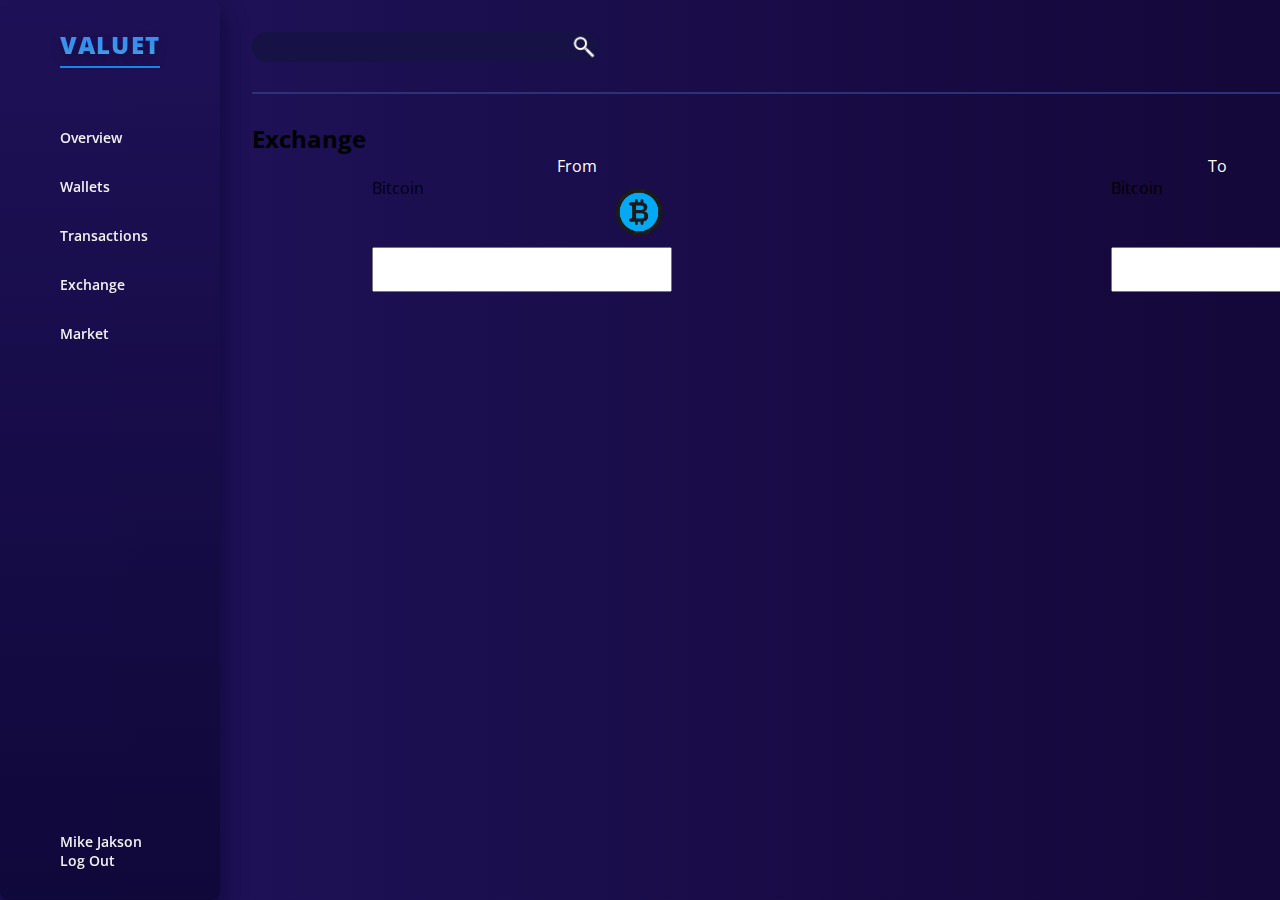
==== exchange.html @ f5cb9350 "-Exchange html page format -Exchange page styling" ====
<html>
  <head>
    <title>Valuet-crypto-wallet</title>
    <meta name="description" content="Crypto Wallet" />
    <link rel="stylesheet" href="style.css" />
    <link rel="stylesheet" href="menu-style.css" />
    <link rel="stylesheet" href="exchange.css" />
    <link rel="preconnect" href="https://fonts.googleapis.com" />
    <link rel="preconnect" href="https://fonts.gstatic.com" crossorigin />
    <link
      href="https://fonts.googleapis.com/css2?family=Noto+Sans:wght@400;700&family=Open+Sans:wght@400;500;600;700;800&display=swap"
      rel="stylesheet"
    />
  </head>
  <body>
    <header></header>
    <section class="section-parent-exchange">
      <div class="menu-container">
        <h1>Valuet</h1>
        <div class="text-underline-div">
          <div class="text-underline"></div>
        </div>
        <div class="menu-links">
          <div class="menu-links-a">
            <a class="overview">Overview</a>
            <a class="Wallets">Wallets</a>
            <a class="transactions">Transactions</a>
            <a class="exchange">Exchange</a>
            <a class="market">Market</a>
          </div>
          <div class="menu-footer">
            <a class="user-name">Mike Jakson</a>
            <a class="log-out">Log Out</a>
          </div>
        </div>
      </div>
      <div class="exchange-section">
        <div class="header-search-container">
          <div class="header-search">
            <div class="search-bar">
              <input type="text" placeholder="" />
              <img class="search-icon" src="magnify1.png" />
            </div>
          </div>
          <div class="line-header"></div>
        </div>
        <div class="subtitle-container">
          <h2>Exchange</h2>
          <div class="from-to-div">
            <p>From</p>
            <p>To</p>
          </div>
        </div>
        <div class="exchange-container">
          <div class="coin-exchange-1">
            <div class="coin">
              <p>Bitcoin</p>
              <img class="coin-img" src="bitcoin.png" />
            </div>
            <div class="input-sum">
              <input type="text" placeholder="" />
            </div>
          </div>
          <div class="coin-exchange-2">
            <div class="coin">
              <p>Bitcoin</p>
              <img class="coin-img" src="bitcoin.png" />
            </div>
            <div class="input-sum">
              <input type="text" placeholder="" />
            </div>
          </div>
        </div>
      </div>
    </section>
  </body>
</html>
---- style.css ----
* {
  box-sizing: border-box;
  margin: 0;
  padding: 0;
}

body {
  margin: 0;
  font-family: "Open sans";
  background-image: linear-gradient(to right, #20135c, #140739);
}

.main-section {
  display: flex;
  justify-content: center;
  background-image: linear-gradient(to right, #20135c, #140739);
  color: #949ec0;
  height: 100%;
  align-items: center;
}

.main-div {
  display: flex;
  align-items: center;
  justify-content: space-around;
  width: 1366px;
}

.main-inputs {
  display: flex;
  flex-direction: column;
  margin-top: 62px;
}

.main-inputs-2 {
  display: flex;
  flex-direction: column;
  margin-top: 62px;
}

.main-inputs input {
  width: 380px;
  height: 58px;
  font-size: 16px;
  font-weight: 400;
  background-color: #2e3558;
  color: #ffffff;
  padding-left: 67px;
  border: none;
  margin-bottom: 26px;
  border-radius: 8px;
}

.main-inputs input::placeholder {
  color: #616a8b;
}

.main-inputs-2 input {
  width: 380px;
  height: 58px;
  font-size: 16px;
  font-weight: 400;
  background-color: #2e3558;
  color: #616a8b;
  padding-left: 67px;
  border: none;
  margin-bottom: 26px;
  border-radius: 8px;
}

.main-inputs input:focus {
  outline: none;
  border: 2px solid #3ba0ff;
}

.main-inputs-2 input:focus {
  outline: none;
  border: 2px solid #3ba0ff;
}

.main-section-buttons {
  display: flex;
  justify-content: center;
}

.sign-up-section-buttons {
  display: flex;
  justify-content: center;
}

.auth-div {
  padding-left: 50px;
  padding-right: 50px;
  padding-bottom: 96px;
  padding-top: 80px;
  background-image: linear-gradient(
    180deg,
    rgba(30, 17, 86, 0.9),
    rgba(14, 8, 55, 0.9)
  );
  border-radius: 8px;
  box-shadow: #0e0837 0px 12px 24px;
}

.auth-div h2 {
  line-height: 42px;
  font-size: 36px;
  font-weight: 700;
  display: flex;
  justify-content: center;
  color: #fff;
}

.sign-up-button {
  padding: 0 24px;
  height: 42px;
  border-radius: 8px;
  font-size: 16px;
  background-image: linear-gradient(to right, #2f3453, #242845);
  color: #949ec0;
  border: none;
  margin-right: 15px;
  font-weight: 700;
}

.create-account-button {
  padding: 0 24px;
  height: 42px;
  border-radius: 8px;
  font-size: 16px;
  background-image: linear-gradient(to right, #2f3453, #242845);
  color: #949ec0;
  border: none;
  margin-right: 15px;
  font-weight: 700;
}

.hidden {
  display: none;
}

.Sign-in-button {
  padding: 0 24px;
  height: 42px;
  border-radius: 8px;
  font-size: 16px;
  background-image: linear-gradient(to right, #3887fe, #3ba0ff, #5fb2ff);
  color: #ffffff;
  border: none;
  margin-left: 15px;
  font-weight: 700;
}

.valuet-div h1 {
  line-height: 85px;
  font-size: 72px;
  font-weight: 800;
  background: -webkit-linear-gradient(#3887fe, #3ba0ff, #5fb2ff);
  -webkit-background-clip: text;
  -webkit-text-fill-color: transparent;
  margin-bottom: 6px;
}

.valuet-div p {
  width: 100%;
  height: 29px;
  font-weight: 300;
  line-height: 28px;
  font-size: 24px;
  display: flex;
  justify-content: center;
  margin-top: 24px;
  color: #fff;
}
.underline-div {
  display: flex;
  justify-content: center;
}

.underline {
  height: 2px;
  background-color: #1288e8;
  width: 175px;
  margin-top: 6px;
}

#sign-in-error,
#sign-up-error {
  text-align: center;
  border: 1px solid rgb(243, 80, 80);
  border-radius: 6px;
  background-color: rgba(243, 80, 80, 0.1);
  color: rgba(243, 80, 80, 1);
  padding: 16px;
  margin-bottom: 24px;
}
---- menu-style.css ----
header {
}

.menu-container {
  display: flex;
  flex-direction: column;
  position: fixed;
  top: 0;
  bottom: 0;
  left: 0;
  width: 220px;
  background-image: linear-gradient(
    180deg,
    rgba(30, 17, 86, 0.9),
    rgba(14, 8, 55, 0.9)
  );
  border-radius: 8px;
  box-shadow: #0e0837 0px 12px 24px;
}

.menu-links {
  display: flex;
  flex-direction: column;
  flex-grow: 1;
  justify-content: space-between;
  width: 100%;
}

.menu-links-a {
  display: flex;
  flex-direction: column;
  /* align-items: left; */
  /* margin-bottom: 300px; */
  margin-left: 60px;
}

.menu-links-a a {
  margin-bottom: 30px;
  color: #f2f2f2;
  font-weight: 600;
  line-height: 19px;
  font-size: 14px;
  cursor: pointer;
}

.menu-footer {
  display: flex;
  flex-direction: column;

  align-items: left;
  margin-left: 60px;
  margin-bottom: 30px;
  font-weight: 600;
  line-height: 19px;
  font-size: 14px;
  color: #f2f2f2;
}
.menu-footer a {
  /* margin-top: 30px; */
  cursor: pointer;
}

.menu-container h1 {
  display: flex;
  justify-content: center;
  letter-spacing: 0.05em;
  text-shadow: 0px 5px 12px rgba(6, 5, 19, 0.25);
  border-radius: 5px;
  text-transform: uppercase;
  line-height: 30px;
  font-size: 24px;
  font-weight: 800;
  background: -webkit-linear-gradient(#3887fe, #3ba0ff, #5fb2ff);
  -webkit-background-clip: text;
  -webkit-text-fill-color: transparent;
  margin-top: 30px;
}

.header-search {
  width: 100%;
}

.text-underline-div {
  display: flex;
  justify-content: center;
}

.text-underline {
  height: 2px;
  background-color: #1288e8;
  width: 100px;
  margin-top: 6px;
  margin-bottom: 60px;
}

.section-parent {
  display: flex;
  /* justify-content: space-between; */
}

.search-bar {
  display: flex;
  align-items: center;
  margin-top: 32px;
  /* margin-left: 32px; */
  margin-bottom: 24px;
}

.search-bar input {
  background-color: #161245;
  padding-top: 8px;
  padding-bottom: 8px;
  padding-right: 140px;
  border: none;
  /* border-left: 2px solid #f2f2f2; */
  height: 30px;
  border-top-left-radius: 25px;
  border-bottom-left-radius: 25px;
}

.search-icon {
  width: 30px;
  height: 30px;
  background-color: #161245;
  border: none;
  /* border-right: 2px solid #f2f2f2; */
  border-top-right-radius: 25px;
  border-bottom-right-radius: 25px;
}

.transactions-container {
  display: flex;
  flex-direction: column;

  width: 100%;
  margin-right: 32px;
  margin-left: 252px;
  /* flex-grow: 2; */
  /* max-width: 100%; */
}

.transactions-export-div {
  display: flex;
  justify-content: space-between;
  margin-bottom: 15px;
  max-width: 100%;
}

.export-button {
  margin-right: 32px;
  outline: none;
  border-style: none;
  width: 125px;
  height: 32px;
  background: linear-gradient(
    271.88deg,
    #3887fe 4.26%,
    #3ba0ff 51.37%,
    #5fb2ff 99.01%
  );
  box-shadow: 0px 2px 4px rgba(85, 35, 221, 0.4);
  border-radius: 25px;
  font-family: Open Sans;
  font-style: normal;
  font-weight: 600;
  font-size: 14px;
  line-height: 19px;
  text-transform: capitalize;
  color: #ffffff;
  cursor: pointer;
}

.transactions-export-div h2 {
  /* margin-left: 32px; */
  font-family: Open Sans;
  font-style: normal;
  font-weight: 600;
  font-size: 18px;
  line-height: 25px;
  text-transform: capitalize;
  color: #ffffff;
}

.line-header {
  height: 2px;
  background-color: #2d317a;
  /* width: 1084px; */
  max-width: 100%;
  /* margin-left: 32px; */
  margin-right: 32px;
  margin-top: 6px;
  margin-bottom: 28px;
}

.total-transactions {
  display: flex;
  justify-content: space-between;
  align-items: center;
  max-width: 100%;
}

.total {
  /* display: flex; */
  /* width: 44px;
  height: 25px; */
  /* margin-left: 32px; */
  margin-bottom: 26px;
  font-family: Open Sans;
  font-style: normal;
  font-weight: 600;
  font-size: 18px;
  line-height: 25px;
  text-transform: capitalize;
  color: #616a8b;
}

.filter-transactions {
  display: flex;
  align-items: center;
  /* margin-right: 32px; */
}

.all {
  width: 35px;
  height: 20px;
  background: #32395e;
  border-radius: 5px;
  margin-right: 24px;
  font-family: Open Sans;
  font-style: normal;
  font-weight: 600;
  font-size: 14px;
  line-height: 19px;
  text-transform: capitalize;
  color: #616a8b;
  text-align: center;
  color: #ffffff;
  border: 2px solid #1288e8;
  border-right: none;
  border-left: none;
  border-top: none;
  cursor: pointer;
}

.send {
  width: 35px;
  height: 20px;

  border-radius: 5px;
  margin-right: 24px;
  font-family: Open Sans;
  font-style: normal;
  font-weight: 600;
  font-size: 14px;
  line-height: 19px;
  text-transform: capitalize;
  color: #616a8b;
  cursor: pointer;
}

.recent {
  width: 49px;
  height: 20px;

  border-radius: 5px;
  margin-right: 24px;
  font-family: Open Sans;
  font-style: normal;
  font-weight: 600;
  font-size: 14px;
  line-height: 19px;
  text-transform: capitalize;
  color: #616a8b;
  cursor: pointer;
}

.total-transactions h2 {
  width: 100px;
  height: 25px;
}

.transactions-history1 {
  display: flex;
  justify-content: space-around;
  align-items: center;
  max-width: 100%;
  /* width: 1084px; */
  height: 62px;
  background: #242050;
  /* opacity: 0.3; */
  box-shadow: 0px 4px 8px rgba(0, 0, 0, 0.05);
  border-radius: 8px;
  margin-bottom: 16px;
  /* margin-left: 32px; */
  cursor: pointer;
}

.transactions-history2 {
  display: flex;
  justify-content: space-around;
  align-items: center;
  max-width: 100%;
  /* width: 1084px; */
  height: 62px;
  background: #242050;
  /* opacity: 0.3; */
  box-shadow: 0px 4px 8px rgba(0, 0, 0, 0.05);
  border-radius: 8px;
  margin-bottom: 16px;
  /* margin-left: 32px; */
  cursor: pointer;
}

.transactions-history3 {
  display: flex;
  justify-content: space-around;
  align-items: center;
  max-width: 100%;
  /* width: 1084px; */
  height: 62px;
  background: #242050;
  /* opacity: 0.3; */
  box-shadow: 0px 4px 8px rgba(0, 0, 0, 0.05);
  border-radius: 8px;
  margin-bottom: 16px;
  /* margin-left: 32px; */
  cursor: pointer;
}

.hour {
  font-weight: 600;
  font-size: 14px;
  line-height: 19px;
  color: #ffffff;
}

.date {
  font-weight: 400;
  font-size: 14px;
  line-height: 19px;
  color: #ffffff;
}

.transaction-id {
  font-size: 14px;
  line-height: 19px;
  font-weight: 400;
  color: #ffffff;
}

.quantity-currency {
  font-weight: 700;
  font-size: 14px;
  line-height: 19px;

  color: #ffffff;
}

.transaction-status-waiting {
  text-align: center;
  background: #32395e;
  border-radius: 5px;
  width: 85px;
  height: 24px;
  font-weight: 700;
  font-size: 14px;
  line-height: 22px;
  text-transform: capitalize;
  color: #ffffff;
  /* #32395e */
}

.transaction-status-error {
  text-align: center;
  background: #f35050;
  border-radius: 5px;
  width: 85px;
  height: 24px;
  font-weight: 700;
  font-size: 14px;
  line-height: 22px;
  text-transform: capitalize;
  color: #ffffff;
}

.transaction-status-completed {
  text-align: center;
  background: rgba(0, 232, 172, 0.75);
  border-radius: 5px;
  width: 85px;
  height: 24px;
  font-weight: 700;
  font-size: 14px;
  line-height: 22px;
  text-transform: capitalize;
  color: #ffffff;
}

.green-arrow {
  height: 25px;
}

.red-arrow {
  height: 30px;
  width: 30px;
}

.crypto-img {
  height: 30px;
  border: 1px solid #25abe9;
  border-radius: 50px;
}
---- exchange.css ----
/* body {
  margin: 0;
  padding: 0;
  font-family: "Open sans";
  background-image: linear-gradient(to right, #20135c, #140739);
} */

.section-parent-exchange {
  display: flex;
  flex-direction: column;

  /* justify-content: space-between; */
}

.exchange-section {
  display: flex;
  flex-direction: column;
  width: 100%;
  margin-right: 32px;
  margin-left: 252px;
}

.header-search-container {
  display: flex;
  flex-direction: column;

  /* flex-grow: 2; */
  /* max-width: 100%; */
}

.subtitle-container {
}

.from-to-div {
  display: flex;
  justify-content: space-around;
}

.from-to-div p {
  color: #ffffff;
}

.exchange-container {
  display: flex;
  justify-content: space-around;
}

.coin-exchange-1 {
  width: 500px;
  height: 225px;
}

.coin {
  display: flex;
}

.coin-img {
  width: 70px;
  height: 70px;
  margin-left: 90px;
}

.input-sum input {
  width: 300px;
  height: 45px;
}

.coin {
  display: flex;
}

.coin p {
  margin-right: 90px;
}
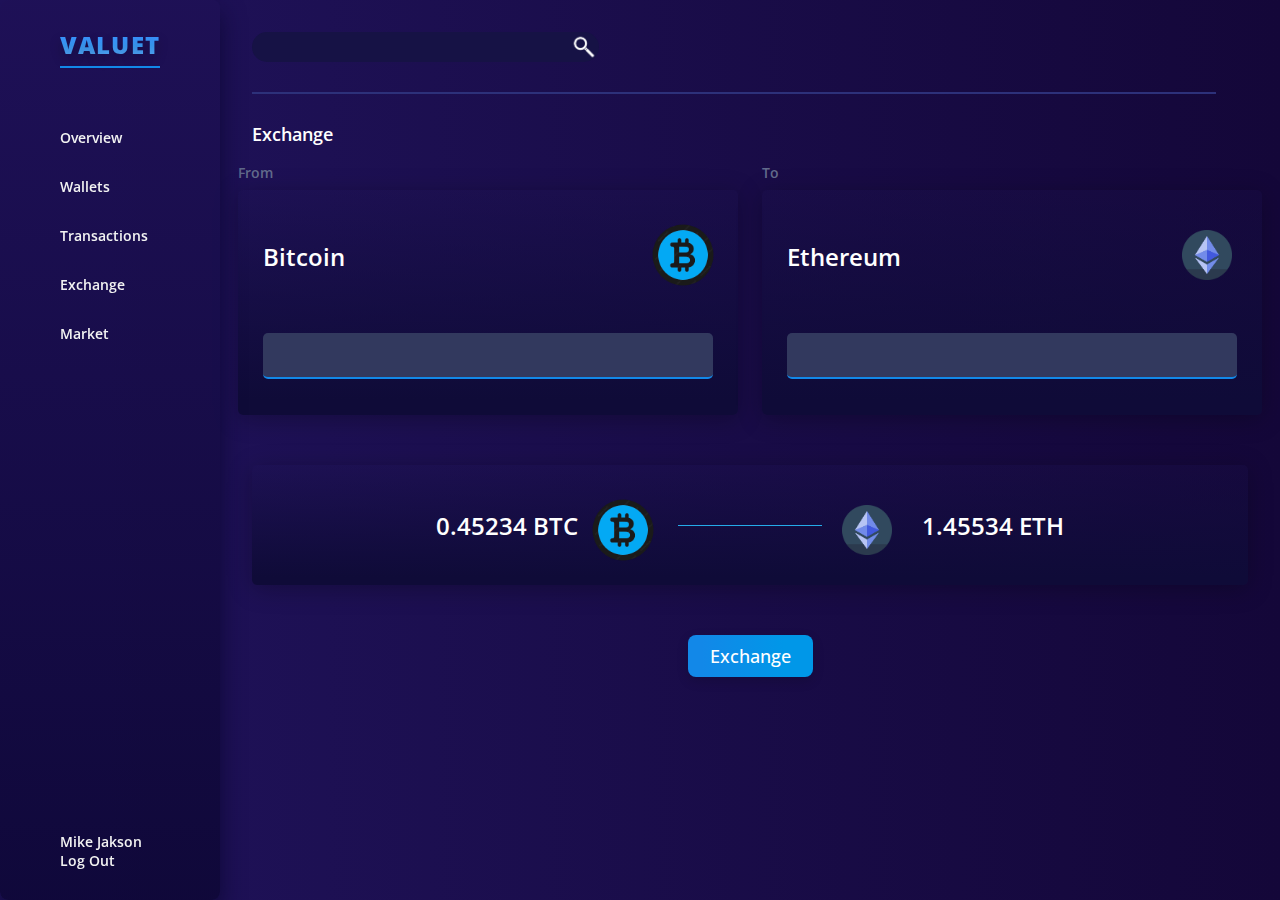
==== commit 5d880de3: "exchange.html - page format update exchange.css - styling for new update ethereum.png added" ====
--- a/exchange.html
+++ b/exchange.html
@@ -46,30 +46,46 @@
         </div>
         <div class="subtitle-container">
           <h2>Exchange</h2>
-          <div class="from-to-div">
+        </div>
+        <div class="exchange-container">
+          <div class="div-exchange-1">
             <p>From</p>
+            <div class="coin-exchange-1">
+              <div class="coin1">
+                <p>Bitcoin</p>
+                <img class="coin1-img" src="bitcoin.png" />
+              </div>
+              <div class="input-sum">
+                <input type="text" placeholder="" />
+              </div>
+            </div>
+          </div>
+          <div class="div-exchange-2">
             <p>To</p>
+            <div class="coin-exchange-2">
+              <div class="coin2">
+                <p>Ethereum</p>
+                <img class="coin2-img" src="ethereum.png" />
+              </div>
+              <div class="input-sum">
+                <input type="text" placeholder="" />
+              </div>
+            </div>
           </div>
         </div>
-        <div class="exchange-container">
-          <div class="coin-exchange-1">
-            <div class="coin">
-              <p>Bitcoin</p>
-              <img class="coin-img" src="bitcoin.png" />
-            </div>
-            <div class="input-sum">
-              <input type="text" placeholder="" />
-            </div>
+        <div class="exchange-summary-container">
+          <div class="original-coin">
+            <p>0.45234 BTC</p>
+            <img class="coin1-img" src="bitcoin.png" />
           </div>
-          <div class="coin-exchange-2">
-            <div class="coin">
-              <p>Bitcoin</p>
-              <img class="coin-img" src="bitcoin.png" />
-            </div>
-            <div class="input-sum">
-              <input type="text" placeholder="" />
-            </div>
+          <div class="exchange-line"></div>
+          <div class="exchanged-coin">
+            <img class="coin2-img" src="ethereum.png" />
+            <p>1.45534 ETH</p>
           </div>
+        </div>
+        <div class="exchange-button-container">
+          <button class="exchange-button">Exchange</button>
         </div>
       </div>
     </section>
--- a/exchange.css
+++ b/exchange.css
@@ -15,7 +15,7 @@
 .exchange-section {
   display: flex;
   flex-direction: column;
-  width: 100%;
+  /* width: 100%; */
   margin-right: 32px;
   margin-left: 252px;
 }
@@ -28,47 +28,203 @@
   /* max-width: 100%; */
 }
 
-.subtitle-container {
-}
-
-.from-to-div {
-  display: flex;
-  justify-content: space-around;
-}
-
-.from-to-div p {
+.subtitle-container h2 {
+  font-family: Open Sans;
+  font-weight: 600;
+  font-size: 18px;
+  line-height: 25px;
+  text-transform: capitalize;
   color: #ffffff;
 }
 
 .exchange-container {
   display: flex;
-  justify-content: space-around;
+  justify-content: center;
+  /* margin-left: 252px; */
+  /* max-width: 100%; */
+}
+
+.div-exchange-1 p {
+  font-family: Open Sans;
+  font-style: normal;
+  font-weight: 600;
+  font-size: 14px;
+  line-height: 19px;
+  text-transform: capitalize;
+  color: #616a8b;
+  margin-top: 16px;
+  margin-bottom: 8px;
+}
+
+.div-exchange-2 p {
+  font-family: Open Sans;
+  font-style: normal;
+  font-weight: 600;
+  font-size: 14px;
+  line-height: 19px;
+  text-transform: capitalize;
+  color: #616a8b;
+  margin-top: 16px;
+  margin-bottom: 8px;
 }
 
 .coin-exchange-1 {
   width: 500px;
   height: 225px;
-}
-
-.coin {
-  display: flex;
-}
-
-.coin-img {
-  width: 70px;
-  height: 70px;
-  margin-left: 90px;
+  background: linear-gradient(180deg, rgba(27, 18, 78, 0.2) 0%, #0f0b38 93.37%);
+  box-shadow: 0px 4px 25px rgba(0, 0, 0, 0.25);
+  border-radius: 5px;
+  margin-right: 24px;
+}
+
+.coin-exchange-2 {
+  width: 500px;
+  height: 225px;
+  background: linear-gradient(180deg, rgba(27, 18, 78, 0.2) 0%, #0f0b38 93.37%);
+  box-shadow: 0px 4px 25px rgba(0, 0, 0, 0.25);
+  border-radius: 5px;
+}
+
+.coin1 {
+  display: flex;
+  justify-content: space-between;
+}
+
+.coin2 {
+  display: flex;
+  justify-content: space-between;
+}
+
+.coin1-img {
+  width: 90px;
+  height: 90px;
+  margin-top: 20px;
+  margin-right: 10px;
+  margin-bottom: 10px;
+}
+
+.coin2-img {
+  width: 50px;
+  height: 50px;
+  margin-top: 40px;
+  margin-right: 30px;
+  margin-bottom: 10px;
 }
 
 .input-sum input {
-  width: 300px;
-  height: 45px;
-}
-
-.coin {
-  display: flex;
-}
-
-.coin p {
-  margin-right: 90px;
-}
+  width: 450px;
+  height: 46px;
+  background: #32395e;
+  border-radius: 5px;
+  outline: none;
+  border: none;
+  margin-bottom: 28px;
+  margin-left: 25px;
+  border-bottom: 2px solid #1288e8;
+  font-size: 24px;
+  font-family: Open Sans;
+  font-style: normal;
+  font-weight: 300;
+  font-size: 24px;
+  line-height: 33px;
+  color: #ffffff;
+}
+
+.coin1 p {
+  /* margin-right: 90px; */
+  margin-left: 25px;
+  margin-top: 50px;
+  margin-bottom: 60px;
+  font-family: Open Sans;
+  font-style: normal;
+  font-weight: 600;
+  font-size: 24px;
+  line-height: 33px;
+  text-transform: capitalize;
+  color: #ffffff;
+}
+
+.coin2 p {
+  /* margin-right: 90px; */
+  margin-left: 25px;
+  margin-top: 50px;
+  margin-bottom: 60px;
+  font-family: Open Sans;
+  font-style: normal;
+  font-weight: 600;
+  font-size: 24px;
+  line-height: 33px;
+  text-transform: capitalize;
+  color: #ffffff;
+}
+
+.exchange-summary-container {
+  display: flex;
+  justify-content: center;
+  align-self: center;
+  width: 100%;
+  max-width: 1000px;
+  margin-top: 50px;
+  background: linear-gradient(180deg, rgba(27, 18, 78, 0.2) 0%, #0f0b38 93.37%);
+  box-shadow: 0px 4px 25px rgba(0, 0, 0, 0.25);
+  border-radius: 5px;
+}
+
+.original-coin {
+  display: flex;
+}
+
+.exchanged-coin {
+  display: flex;
+}
+
+.original-coin p {
+  font-family: Open Sans;
+  font-style: normal;
+  font-weight: 600;
+  font-size: 24px;
+  line-height: 33px;
+  color: #ffffff;
+  align-self: center;
+}
+
+.exchanged-coin p {
+  font-family: Open Sans;
+  font-style: normal;
+  font-weight: 600;
+  font-size: 24px;
+  line-height: 33px;
+  color: #ffffff;
+  align-self: center;
+}
+
+.exchange-line {
+  width: 144px;
+  height: 1px;
+  border-bottom: 1px solid #25abe9;
+  margin-right: 20px;
+  margin-top: 60px;
+}
+
+.exchange-button-container {
+  display: flex;
+  justify-content: center;
+}
+
+.exchange-button {
+  width: 125px;
+  height: 42px;
+  border: none;
+  margin-top: 50px;
+  font-family: Open Sans;
+  font-style: normal;
+  font-weight: 500;
+  font-size: 18px;
+  line-height: 25px;
+  text-transform: capitalize;
+  color: #ffffff;
+  cursor: pointer;
+  background: linear-gradient(88.43deg, #1288e8 11.5%, #0097e8 76.7%);
+  box-shadow: 0px 4px 12px rgba(0, 0, 0, 0.15);
+  border-radius: 8px;
+}
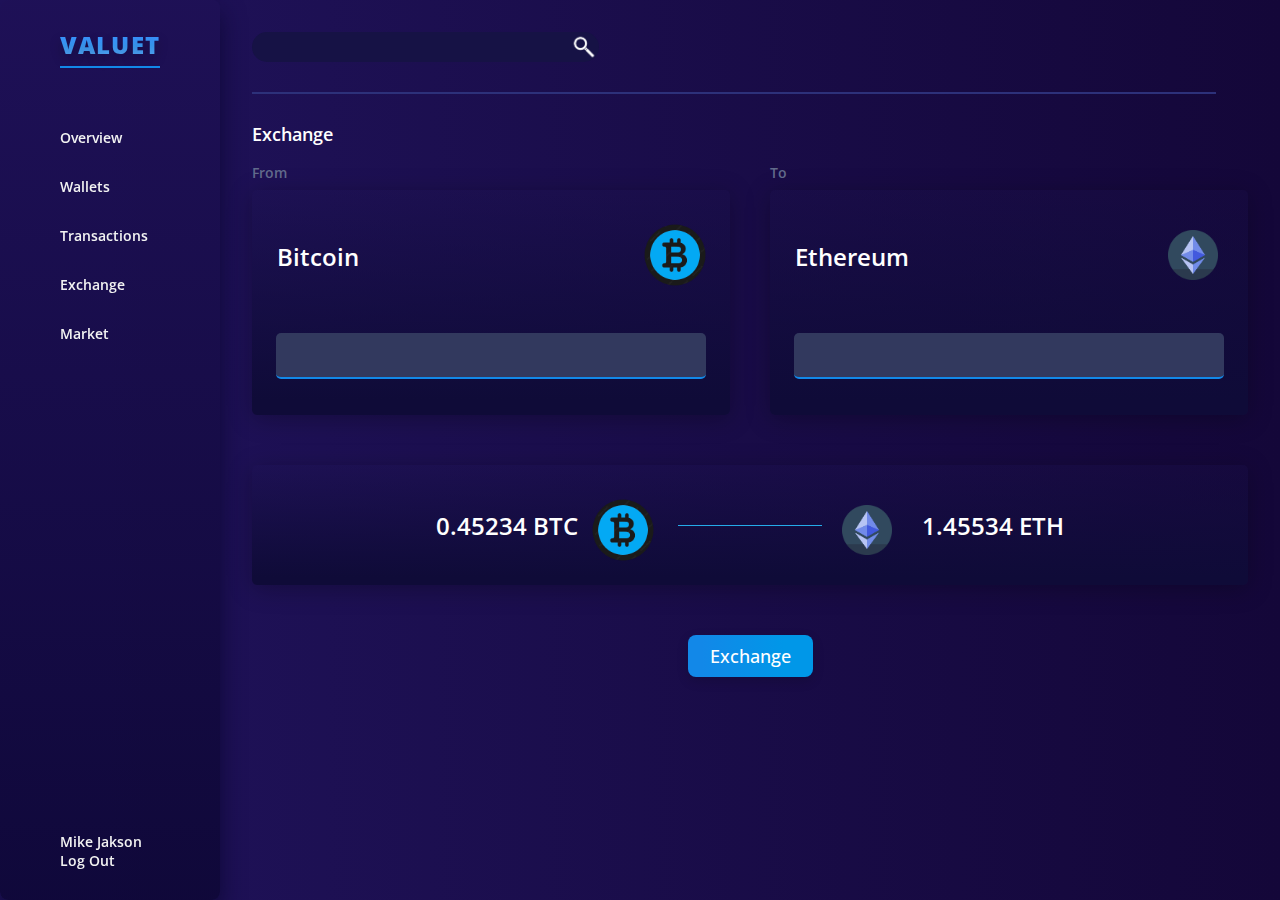
==== commit 720a5a1b: "Optimise exchange page" ====
--- a/exchange.html
+++ b/exchange.html
@@ -48,9 +48,9 @@
           <h2>Exchange</h2>
         </div>
         <div class="exchange-container">
-          <div class="div-exchange-1">
+          <div class="div-exchange">
             <p>From</p>
-            <div class="coin-exchange-1">
+            <div class="coin-exchange">
               <div class="coin1">
                 <p>Bitcoin</p>
                 <img class="coin1-img" src="bitcoin.png" />
@@ -60,9 +60,9 @@
               </div>
             </div>
           </div>
-          <div class="div-exchange-2">
+          <div class="div-exchange">
             <p>To</p>
-            <div class="coin-exchange-2">
+            <div class="coin-exchange">
               <div class="coin2">
                 <p>Ethereum</p>
                 <img class="coin2-img" src="ethereum.png" />
--- a/exchange.css
+++ b/exchange.css
@@ -38,13 +38,22 @@
 }
 
 .exchange-container {
-  display: flex;
-  justify-content: center;
+  width: 100%;
+  max-width: 1000px;
+  display: flex;
+  justify-content: space-between;
+  flex-wrap: wrap;
+  margin: 0 auto;
   /* margin-left: 252px; */
   /* max-width: 100%; */
 }
 
-.div-exchange-1 p {
+.div-exchange {
+  width: 48%;
+  min-width: 350px;
+}
+
+.div-exchange p {
   font-family: Open Sans;
   font-style: normal;
   font-weight: 600;
@@ -56,29 +65,7 @@
   margin-bottom: 8px;
 }
 
-.div-exchange-2 p {
-  font-family: Open Sans;
-  font-style: normal;
-  font-weight: 600;
-  font-size: 14px;
-  line-height: 19px;
-  text-transform: capitalize;
-  color: #616a8b;
-  margin-top: 16px;
-  margin-bottom: 8px;
-}
-
-.coin-exchange-1 {
-  width: 500px;
-  height: 225px;
-  background: linear-gradient(180deg, rgba(27, 18, 78, 0.2) 0%, #0f0b38 93.37%);
-  box-shadow: 0px 4px 25px rgba(0, 0, 0, 0.25);
-  border-radius: 5px;
-  margin-right: 24px;
-}
-
-.coin-exchange-2 {
-  width: 500px;
+.coin-exchange {
   height: 225px;
   background: linear-gradient(180deg, rgba(27, 18, 78, 0.2) 0%, #0f0b38 93.37%);
   box-shadow: 0px 4px 25px rgba(0, 0, 0, 0.25);
@@ -112,14 +99,13 @@
 }
 
 .input-sum input {
-  width: 450px;
+  width: calc(100% - 48px);
   height: 46px;
   background: #32395e;
   border-radius: 5px;
   outline: none;
   border: none;
-  margin-bottom: 28px;
-  margin-left: 25px;
+  margin: 0 24px 28px 24px;
   border-bottom: 2px solid #1288e8;
   font-size: 24px;
   font-family: Open Sans;
